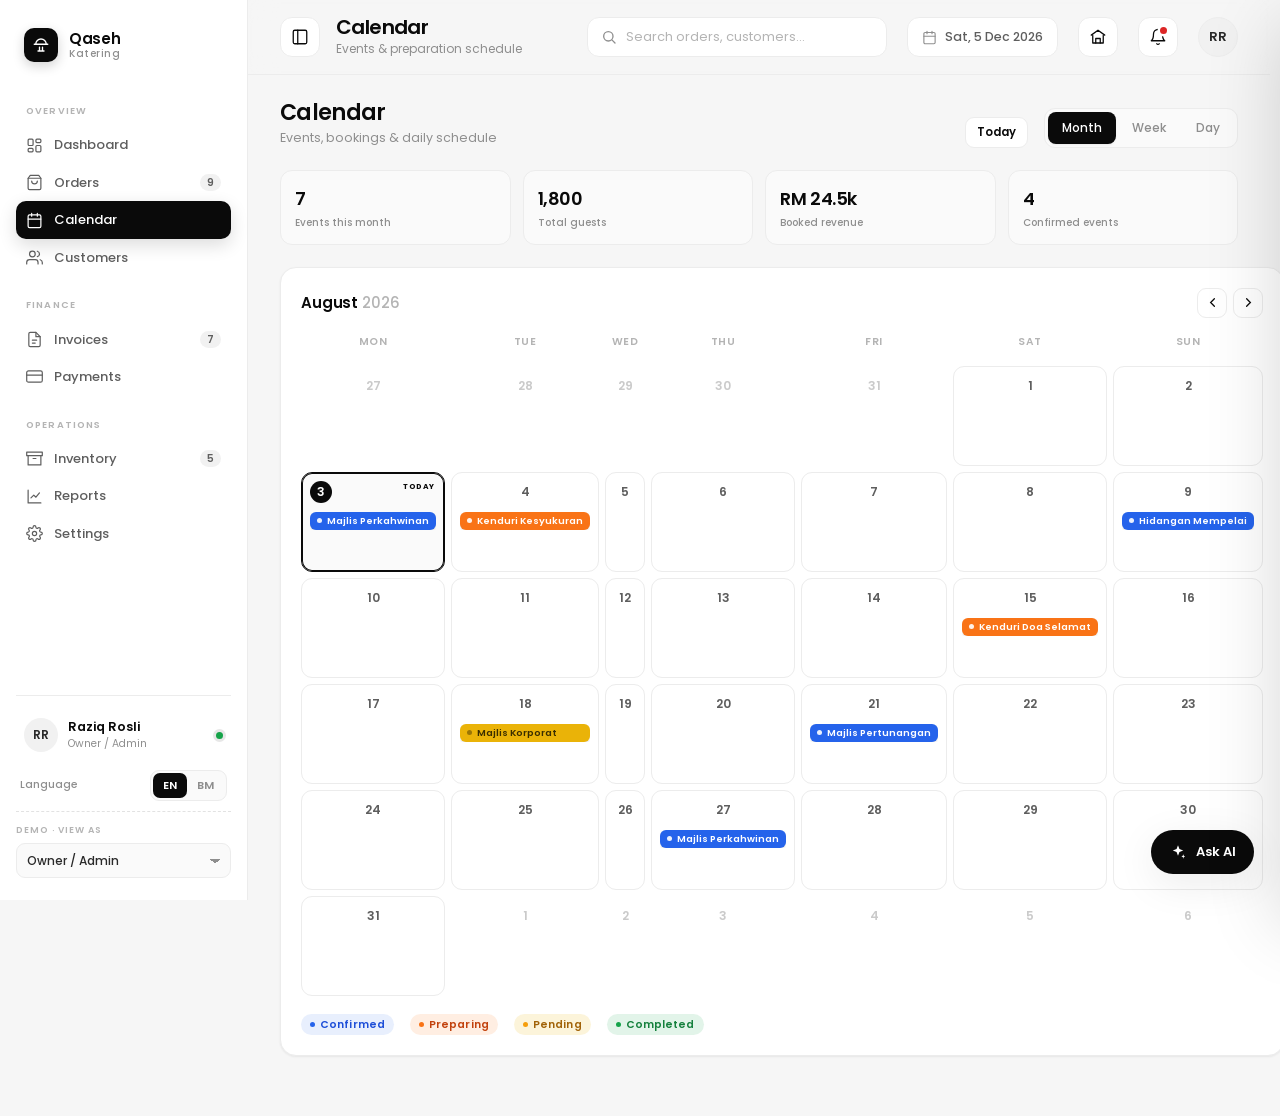
==== calendar.html @ e1879ef5 "Qaseh Katering — catering ops dashboard & landing page" ====
<!DOCTYPE html>
<html lang="en">
<head>
<meta charset="UTF-8">
<meta name="viewport" content="width=device-width, initial-scale=1.0">
<title>Calendar — Qaseh Katering Ops</title>
<link rel="preconnect" href="https://fonts.googleapis.com">
<link rel="preconnect" href="https://fonts.gstatic.com" crossorigin>
<link href="https://fonts.googleapis.com/css2?family=Poppins:wght@300;400;500;600;700&display=swap" rel="stylesheet">
<link rel="stylesheet" href="assets/css/app.css">
</head>
<body data-page="calendar">
<div class="app">
  <aside id="sidebar"></aside>
  <main class="main">
    <header id="topbar"></header>
    <div class="content">

      <div class="page-head">
        <div><div class="ph-t" data-en="Calendar" data-bm="Kalendar">Calendar</div><div class="ph-s" data-en="Events, bookings & daily schedule" data-bm="Majlis, tempahan & jadual harian">Events, bookings & daily schedule</div></div>
        <div class="grow"></div>
        <button class="btn btn-sm" id="cal-today" data-en="Today" data-bm="Hari ini">Today</button>
        <div class="tabs" id="view-tabs">
          <button class="on" data-v="month" data-en="Month" data-bm="Bulan">Month</button>
          <button data-v="week" data-en="Week" data-bm="Minggu">Week</button>
          <button data-v="day" data-en="Day" data-bm="Hari">Day</button>
        </div>
      </div>

      <section class="stat-strip" id="cal-stats"></section>

      <section class="mid-grid">
        <div class="card cal">
          <div class="cal-top">
            <div class="mo" id="cal-title">August <span class="yr">2026</span></div>
            <div class="cal-nav">
              <button aria-label="Previous" id="cal-prev"><svg viewBox="0 0 24 24" fill="none" stroke="currentColor" stroke-width="2" stroke-linecap="round"><path d="m15 18-6-6 6-6"/></svg></button>
              <button aria-label="Next" id="cal-next"><svg viewBox="0 0 24 24" fill="none" stroke="currentColor" stroke-width="2" stroke-linecap="round"><path d="m9 18 6-6-6-6"/></svg></button>
            </div>
          </div>
          <div id="cal-view"></div>
          <div class="legend" style="margin-top:18px;gap:16px">
            <div class="li"><span class="badge-s b-confirmed"><i></i><span data-en="Confirmed" data-bm="Disahkan">Confirmed</span></span></div>
            <div class="li"><span class="badge-s b-preparing"><i></i><span data-en="Preparing" data-bm="Sedang sedia">Preparing</span></span></div>
            <div class="li"><span class="badge-s b-pending"><i></i><span data-en="Pending" data-bm="Menunggu">Pending</span></span></div>
            <div class="li"><span class="badge-s b-completed"><i></i><span data-en="Completed" data-bm="Selesai">Completed</span></span></div>
          </div>
        </div>

        <div style="display:flex;flex-direction:column;gap:16px">
          <div class="card sched">
            <div class="sched-h"><div class="t" data-en="Today's schedule" data-bm="Jadual hari ini">Today's schedule</div><div class="cnt" data-en="Mon · 3 Aug" data-bm="Isn · 3 Ogos">Mon · 3 Aug</div></div>
            <div class="timeline" id="timeline"></div>
          </div>
          <div class="card pad">
            <div class="card-title" data-en="Upcoming events" data-bm="Majlis akan datang">Upcoming events</div>
            <div class="card-sub" data-en="Next confirmed bookings" data-bm="Tempahan disahkan seterusnya">Next confirmed bookings</div>
            <div id="upcoming"></div>
          </div>
        </div>
      </section>

    </div>
  </main>
</div>
<div class="tt" id="tooltip"></div>
<script src="assets/js/data.js"></script>
<script src="assets/js/charts.js"></script>
<script src="assets/js/app.js"></script>
<script src="assets/js/calendar.js"></script>
</body>
</html>
---- assets/css/app.css ----
/* ============================================================
   SELERA · Catering Operations — shared stylesheet
   Keeps the original premium SaaS look. No visual redesign.
   ============================================================ */

/* ============ TOKENS ============ */
:root{
  --ink:#0A0A0A; --ink-2:#141414; --graphite:#5E5E5E; --mist:#8E8E8E; --faint:#B4B4B4;
  --line:#ECECEC; --line-2:#E2E2E2; --panel:#FFFFFF; --bg:#F6F6F6; --bg-soft:#FAFAFA;
  --chip:#F1F1F1; --chip-2:#EAEAEA; --ink-soft:#2A2A2A;
  --r-lg:20px; --r-md:16px; --r-sm:12px; --r-xs:9px;
  --sp:8px;
  --shadow-sm:0 1px 2px rgba(10,10,10,.04), 0 1px 3px rgba(10,10,10,.03);
  --shadow-md:0 2px 6px rgba(10,10,10,.05), 0 6px 20px rgba(10,10,10,.05);
  --shadow-lg:0 10px 40px rgba(10,10,10,.08);
  --shadow-xl:0 24px 70px rgba(10,10,10,.16);
  --ease:cubic-bezier(.22,1,.36,1);
  /* semantic palette */
  --green:#16A34A; --green-d:#15803D; --red:#DC2626; --orange:#F97316;
  --blue:#2563EB; --purple:#7C3AED; --yellow:#EAB308; --amber:#F59E0B; --cyan:#06B6D4; --gray:#9A9A9A;
}
*{box-sizing:border-box;margin:0;padding:0}
html{-webkit-font-smoothing:antialiased;text-rendering:optimizeLegibility;overflow-y:scroll;scrollbar-gutter:stable;scroll-behavior:smooth}
body{
  font-family:'Poppins',-apple-system,BlinkMacSystemFont,'Segoe UI',sans-serif;
  background:var(--bg); color:var(--ink); font-size:13px; line-height:1.5;
  font-variant-numeric:tabular-nums;
}
::selection{background:var(--ink);color:#fff}
a{color:inherit;text-decoration:none}
.num{font-variant-numeric:tabular-nums;letter-spacing:-.01em}
.mono-label{font-size:10.5px;font-weight:500;letter-spacing:.09em;text-transform:uppercase;color:var(--mist)}
button{font-family:inherit;cursor:pointer;border:none;background:none;color:inherit}
input,select,textarea{font-family:inherit}
::-webkit-scrollbar{width:10px;height:10px}
::-webkit-scrollbar-thumb{background:#DADADA;border-radius:20px;border:3px solid var(--bg)}
::-webkit-scrollbar-thumb:hover{background:#C4C4C4}

/* ============ SHELL ============ */
.app{display:grid;grid-template-columns:248px 1fr;min-height:100vh}

/* ---- SIDEBAR ---- */
.sidebar{
  position:sticky;top:0;height:100vh;background:var(--panel);border-right:1px solid var(--line);
  display:flex;flex-direction:column;padding:22px 16px;gap:6px;z-index:20;
}
.brand{display:flex;align-items:center;gap:11px;padding:6px 8px 20px}
.brand .logo{
  width:34px;height:34px;border-radius:10px;background:var(--ink);color:#fff;
  display:grid;place-items:center;flex:none;box-shadow:0 4px 12px rgba(10,10,10,.18)
}
.brand .logo svg{width:18px;height:18px}
.brand .name{font-weight:600;font-size:15px;letter-spacing:-.02em;line-height:1}
.brand .name span{display:block;font-size:10px;font-weight:500;color:var(--mist);letter-spacing:.05em;margin-top:3px}
.nav-group{margin-top:4px}
.nav-cap{font-size:9.5px;font-weight:600;letter-spacing:.12em;text-transform:uppercase;color:var(--faint);padding:12px 10px 8px}
.nav-item{
  display:flex;align-items:center;gap:11px;padding:9px 10px;border-radius:10px;
  color:var(--graphite);font-weight:500;font-size:13px;position:relative;
  transition:background .18s var(--ease),color .18s var(--ease);cursor:pointer;user-select:none;
}
.nav-item svg{width:17px;height:17px;stroke-width:1.7;flex:none;transition:transform .18s var(--ease)}
.nav-item .badge{margin-left:auto;font-size:10px;font-weight:600;background:var(--chip);color:var(--graphite);padding:1px 7px;border-radius:20px}
.nav-item:hover{background:var(--bg-soft);color:var(--ink)}
.nav-item:hover svg{transform:translateX(1px)}
.nav-item.active{background:var(--ink);color:#fff;box-shadow:0 6px 18px rgba(10,10,10,.14)}
.nav-item.active .badge{background:rgba(255,255,255,.16);color:#fff}
.side-foot{margin-top:auto;border-top:1px solid var(--line);padding-top:14px}
.side-user{display:flex;align-items:center;gap:10px;padding:8px;border-radius:12px;transition:background .18s;cursor:pointer}
.side-user:hover{background:var(--bg-soft)}
.avatar{border-radius:50%;object-fit:cover;flex:none;background:var(--chip);display:grid;place-items:center;font-weight:600;color:var(--ink-soft);overflow:hidden}
.side-user .avatar{width:34px;height:34px;font-size:12px}
.side-user .meta{line-height:1.25;min-width:0}
.side-user .meta b{font-size:12.5px;font-weight:600;display:block;white-space:nowrap;overflow:hidden;text-overflow:ellipsis}
.side-user .meta small{font-size:10.5px;color:var(--mist)}
.side-user .dot{margin-left:auto;width:7px;height:7px;border-radius:50%;background:var(--green);flex:none;box-shadow:0 0 0 3px #E7E7E7}

/* ---- MAIN ---- */
.main{display:flex;flex-direction:column;min-width:0}
.topbar{
  position:sticky;top:0;z-index:15;background:rgba(246,246,246,.82);backdrop-filter:saturate(180%) blur(14px);
  border-bottom:1px solid var(--line);padding:16px 32px;display:flex;align-items:center;gap:20px;
}
.topbar-lead{display:flex;align-items:center;gap:16px;min-width:0}
.topbar-lead .icon-btn{width:40px;height:40px;flex:none}
.date-chip{display:inline-flex;align-items:center;gap:8px;height:40px;padding:0 14px;border:1px solid var(--line);border-radius:12px;background:var(--panel);font-size:12.5px;font-weight:500;color:var(--graphite);white-space:nowrap;flex:none}
.date-chip svg{width:15px;height:15px;color:var(--mist)}
@media(max-width:1120px){.date-chip{display:none}}
.greet h1{font-size:20px;font-weight:600;letter-spacing:-.03em;line-height:1.1}
.greet p{font-size:12px;color:var(--mist);margin-top:2px}
.topbar .grow{flex:1}
.search{
  display:flex;align-items:center;gap:9px;background:var(--panel);border:1px solid var(--line);
  border-radius:12px;padding:9px 13px;width:300px;transition:border-color .18s,box-shadow .18s;
}
.search:focus-within{border-color:#D0D0D0;box-shadow:0 0 0 4px rgba(10,10,10,.04)}
.search svg{width:16px;height:16px;color:var(--mist);flex:none}
.search input{border:none;outline:none;background:none;font-family:inherit;font-size:13px;width:100%;color:var(--ink)}
.search input::placeholder{color:var(--faint)}
.search kbd{font-family:inherit;font-size:10px;color:var(--faint);border:1px solid var(--line-2);border-radius:6px;padding:1px 6px;font-weight:500}
.icon-btn{
  width:40px;height:40px;border-radius:12px;background:var(--panel);border:1px solid var(--line);
  display:grid;place-items:center;position:relative;transition:border-color .18s,transform .18s,box-shadow .18s;
}
.icon-btn:hover{border-color:#D8D8D8;box-shadow:var(--shadow-sm)}
.icon-btn:active{transform:scale(.96)}
.icon-btn svg{width:18px;height:18px;stroke-width:1.7}
.icon-btn .ping{position:absolute;top:9px;right:10px;width:7px;height:7px;background:var(--red);border-radius:50%;box-shadow:0 0 0 2.5px var(--panel)}
.topbar .avatar{width:40px;height:40px;font-size:13px;border:1px solid var(--line);cursor:pointer;transition:box-shadow .18s}
.topbar .avatar:hover{box-shadow:var(--shadow-sm)}

.content{padding:26px 32px 60px;display:flex;flex-direction:column;gap:22px}
.sec-head{display:flex;align-items:center;gap:12px;margin-bottom:-6px}
.sec-head h2{font-size:14px;font-weight:600;letter-spacing:-.01em}
.sec-head .rule{flex:1;height:1px;background:var(--line)}
.sec-head .act{font-size:11.5px;color:var(--graphite);font-weight:500;display:flex;align-items:center;gap:4px;transition:color .18s;cursor:pointer}
.sec-head .act:hover{color:var(--ink)}
.sec-head .act svg{width:13px;height:13px}

/* ---- PAGE HEADER (inner pages) ---- */
.page-head{display:flex;align-items:flex-end;gap:16px;flex-wrap:wrap}
.page-head .ph-t{font-size:22px;font-weight:600;letter-spacing:-.03em;line-height:1.1}
.page-head .ph-s{font-size:12.5px;color:var(--mist);margin-top:4px}
.page-head .grow{flex:1}

/* ============ CARDS ============ */
.card{
  background:var(--panel);border:1px solid var(--line);border-radius:var(--r-md);
  box-shadow:var(--shadow-sm);transition:box-shadow .25s var(--ease),transform .25s var(--ease),border-color .25s;
}
.card.hover:hover{box-shadow:var(--shadow-md);transform:translateY(-2px);border-color:#E4E4E4}
.pad{padding:20px}
.card-title{font-size:13.5px;font-weight:600;letter-spacing:-.01em;margin-bottom:2px}
.card-sub{font-size:11px;color:var(--mist);margin-bottom:16px}

/* ---- KPI ---- */
.kpi-grid{display:grid;grid-template-columns:repeat(6,1fr);gap:16px}
.kpi{padding:18px 18px 16px;display:flex;flex-direction:column;gap:14px;min-height:162px;position:relative;overflow:hidden;cursor:pointer}
.kpi .top{display:flex;align-items:flex-start;justify-content:space-between;position:relative;z-index:2}
.kpi .body-kpi{position:relative;z-index:2}
.kpi .ic{width:36px;height:36px;border-radius:10px;background:var(--bg-soft);border:1px solid var(--line);display:grid;place-items:center}
.kpi .ic svg{width:17px;height:17px;stroke-width:1.7;color:var(--ink-soft)}
.trend{display:inline-flex;align-items:center;gap:3px;font-size:11px;font-weight:600;padding:2px 7px 2px 5px;border-radius:20px;background:var(--chip);color:var(--ink-soft)}
.trend svg{width:11px;height:11px}
.trend.up{background:rgba(22,163,74,.12);color:#15803D}
.trend.down{background:rgba(220,38,38,.11);color:#DC2626}
.trend.flat{background:var(--bg-soft);color:var(--mist)}
.kpi .val{font-size:25px;font-weight:600;letter-spacing:-.03em;line-height:1.05;white-space:nowrap}
.kpi .lab{font-size:11.5px;color:var(--graphite);font-weight:500;margin-top:6px;white-space:nowrap;overflow:hidden;text-overflow:ellipsis}
.kpi .spark{position:absolute;bottom:0;left:0;right:0;height:28px;opacity:.85;z-index:1;pointer-events:none}

/* ---- CHARTS BENTO ---- */
.charts{display:grid;grid-template-columns:repeat(12,1fr);gap:16px}
.chart-card{padding:20px;display:flex;flex-direction:column;min-height:0}
.c-head{display:flex;align-items:flex-start;justify-content:space-between;margin-bottom:16px}
.c-head .t{font-size:13.5px;font-weight:600;letter-spacing:-.01em}
.c-head .s{font-size:11px;color:var(--mist);margin-top:3px}
.c-head .pill-row{display:flex;gap:4px}
.seg{display:inline-flex;background:var(--bg-soft);border:1px solid var(--line);border-radius:9px;padding:3px}
.seg button{font-size:10.5px;font-weight:500;color:var(--mist);padding:4px 10px;border-radius:6px;transition:all .18s}
.seg button.on{background:var(--ink);color:#fff;box-shadow:var(--shadow-sm)}
.span-12{grid-column:span 12}.span-7{grid-column:span 7}.span-5{grid-column:span 5}.span-4{grid-column:span 4}.span-3{grid-column:span 3}.span-8{grid-column:span 8}.span-6{grid-column:span 6}
.chart-svg{width:100%;display:block;overflow:visible}
.legend{display:flex;flex-wrap:wrap;gap:12px;margin-top:16px}
.legend .li{display:flex;align-items:center;gap:7px;font-size:11px;color:var(--graphite)}
.legend .sw{width:9px;height:9px;border-radius:3px;flex:none}
.legend .li b{color:var(--ink);font-weight:600;margin-left:auto;padding-left:8px}
.donut-center{text-anchor:middle}
.donut-center .big{font-size:26px;font-weight:600;fill:var(--ink);letter-spacing:-.02em}
.donut-center .sm{font-size:9px;font-weight:500;fill:var(--mist);letter-spacing:.08em;text-transform:uppercase}

/* tooltip */
.tt{position:fixed;pointer-events:none;background:var(--ink);color:#fff;font-size:11px;font-weight:500;
  padding:7px 10px;border-radius:8px;opacity:0;transform:translateY(4px);transition:opacity .12s,transform .12s;z-index:200;white-space:nowrap;box-shadow:0 8px 24px rgba(0,0,0,.25)}
.tt.show{opacity:1;transform:translateY(0)}
.tt b{font-weight:600}
.tt .sub{color:rgba(255,255,255,.6);font-weight:400}

/* ---- CAL + SCHEDULE ---- */
.mid-grid{display:grid;grid-template-columns:1fr 340px;gap:16px}
.cal{padding:20px}
.cal-top{display:flex;align-items:center;justify-content:space-between;margin-bottom:16px}
.cal-top .mo{font-size:15px;font-weight:600;letter-spacing:-.01em}
.cal-top .yr{color:var(--faint);font-weight:500}
.cal-nav{display:flex;gap:6px}
.cal-nav button{width:30px;height:30px;border-radius:9px;border:1px solid var(--line);display:grid;place-items:center;transition:all .16s}
.cal-nav button:hover{border-color:#D6D6D6;background:var(--bg-soft)}
.cal-nav button svg{width:15px;height:15px}
.cal-grid{display:grid;grid-template-columns:repeat(7,1fr);gap:5px}
.cal-dow{font-size:10px;font-weight:600;color:var(--faint);text-align:center;padding-bottom:8px;letter-spacing:.05em}
.cal-cell{aspect-ratio:1/.92;border-radius:11px;padding:7px 8px;position:relative;cursor:pointer;transition:background .16s,box-shadow .16s;border:1px solid transparent}
.cal-cell:hover{background:var(--bg-soft)}
.cal-cell.out{opacity:.32}
.cal-cell .d{font-size:12px;font-weight:500;color:var(--graphite)}
.cal-cell.today{background:var(--ink)}
.cal-cell.today .d{color:#fff;font-weight:600}
.cal-cell.today:hover{background:var(--ink-2)}
.ev-dots{position:absolute;bottom:7px;left:8px;display:flex;gap:3px}
.ev-dots i{width:5px;height:5px;border-radius:50%;display:block}
.cal-cell.today .ev-dots i{box-shadow:0 0 0 1.5px var(--ink)}
.ev-tag{position:absolute;bottom:7px;left:8px;right:8px;font-size:9px;font-weight:600;color:#fff;background:var(--ink-soft);border-radius:5px;padding:1px 5px;white-space:nowrap;overflow:hidden;text-overflow:ellipsis}
.cal-cell.today .ev-tag{background:rgba(255,255,255,.22)}

.sched{padding:20px;display:flex;flex-direction:column}
.sched-h{display:flex;align-items:center;justify-content:space-between;margin-bottom:6px}
.sched-h .t{font-size:13.5px;font-weight:600}
.sched-h .cnt{font-size:10.5px;color:var(--mist);font-weight:500}
.timeline{position:relative;padding-left:4px;margin-top:14px;flex:1}
.tl-item{display:grid;grid-template-columns:52px 1fr;gap:12px;position:relative;padding-bottom:18px}
.tl-item:last-child{padding-bottom:0}
.tl-item .time{font-size:10.5px;font-weight:600;color:var(--graphite);text-align:right;padding-top:1px}
.tl-item .time span{display:block;font-size:8.5px;color:var(--faint);font-weight:500}
.tl-item .track{position:relative;padding-left:20px}
.tl-item .track::before{content:"";position:absolute;left:5px;top:15px;bottom:-18px;width:1.5px;background:var(--line-2)}
.tl-item:last-child .track::before{display:none}
.tl-item .node{position:absolute;left:0;top:3px;width:11px;height:11px;border-radius:50%;background:var(--panel);border:2px solid var(--faint)}
.tl-item.active .node{border-color:var(--blue);background:var(--blue);box-shadow:0 0 0 4px rgba(37,99,235,.14)}
.tl-item.done .node{background:var(--green);border-color:var(--green)}
.tl-item .track b{font-size:12.5px;font-weight:600;display:block;letter-spacing:-.01em}
.tl-item .track small{font-size:10.5px;color:var(--mist)}
.tl-item.active .track b::after{content:"NOW";font-size:8px;font-weight:700;letter-spacing:.08em;background:var(--blue);color:#fff;padding:1px 5px;border-radius:5px;margin-left:7px;vertical-align:middle}

/* ---- STATUS BADGES ---- */
.badge-s{display:inline-flex;align-items:center;gap:5px;font-size:10.5px;font-weight:600;padding:3px 9px;border-radius:20px;letter-spacing:.01em;white-space:nowrap}
.badge-s i{width:5px;height:5px;border-radius:50%;flex:none}
.b-confirmed{background:rgba(37,99,235,.1);color:#1D4ED8}
.b-confirmed i{background:var(--blue)}
.b-preparing{background:rgba(249,115,22,.12);color:#C2410C}
.b-preparing i{background:var(--orange)}
.b-completed{background:rgba(22,163,74,.12);color:#15803D}
.b-completed i{background:var(--green)}
.b-pending{background:rgba(234,179,8,.15);color:#A16207}
.b-pending i{background:var(--amber)}
.b-cancelled{background:rgba(220,38,38,.1);color:#B91C1C}
.b-cancelled i{background:var(--red)}
.b-refunded{background:var(--bg-soft);color:var(--mist);border:1px solid var(--line-2)}
.b-refunded i{background:var(--gray)}
.b-overdue{background:rgba(220,38,38,.1);color:#B91C1C}
.b-overdue i{background:var(--red)}
.b-partial{background:rgba(245,158,11,.14);color:#B45309}
.b-partial i{background:var(--amber)}
.b-paid{background:rgba(22,163,74,.12);color:#15803D}
.b-paid i{background:var(--green)}
.pay-paid{color:var(--green-d);font-weight:600}
.pay-partial{color:#B45309;font-weight:600}
.pay-unpaid{color:var(--red);font-weight:600}

/* ---- TABLE ---- */
.tbl-card{padding:6px 6px 8px}
.tbl-wrap{overflow-x:auto}
table{width:100%;border-collapse:collapse}
thead th{
  font-size:10px;font-weight:600;letter-spacing:.07em;text-transform:uppercase;color:var(--faint);
  text-align:left;padding:12px 16px;border-bottom:1px solid var(--line);white-space:nowrap;
}
thead th.r{text-align:right}
tbody td{padding:13px 16px;border-bottom:1px solid var(--line);font-size:12.5px;vertical-align:middle}
tbody tr{transition:background .14s}
tbody tr.clickable{cursor:pointer}
tbody tr:hover{background:var(--bg-soft)}
tbody tr:last-child td{border-bottom:none}
.cust{display:flex;align-items:center;gap:10px}
.cust .avatar{width:30px;height:30px;font-size:11px;border:1px solid var(--line)}
.cust b{font-weight:600;font-size:12.5px;display:block;line-height:1.2}
.cust small{color:var(--mist);font-size:10.5px}
.td-r{text-align:right}
.amt{font-weight:600;letter-spacing:-.01em}
.pax-chip{font-size:11px;font-weight:600;color:var(--ink-soft);background:var(--bg-soft);border:1px solid var(--line);padding:2px 8px;border-radius:7px}
.venue-c{color:var(--graphite);font-size:12px}
.mono-code{font-weight:600;font-size:12px;letter-spacing:-.01em}

/* ---- BOTTOM GRIDS ---- */
.tri-grid{display:grid;grid-template-columns:1fr 1fr 1fr;gap:16px}
.duo-grid{display:grid;grid-template-columns:1fr 1fr;gap:16px}

/* invoice summary */
.inv-stats{display:grid;grid-template-columns:repeat(3,1fr);gap:10px;margin-bottom:18px}
.inv-stat{background:var(--bg-soft);border:1px solid var(--line);border-radius:12px;padding:13px}
.inv-stat .n{font-size:20px;font-weight:600;letter-spacing:-.02em}
.inv-stat .l{font-size:10px;color:var(--mist);font-weight:500;margin-top:2px;display:flex;align-items:center;gap:5px}
.inv-stat .l i{width:6px;height:6px;border-radius:2px}
.inv-list{display:flex;flex-direction:column}
.inv-row{display:flex;align-items:center;gap:12px;padding:11px 2px;border-bottom:1px solid var(--line);cursor:pointer}
.inv-row:last-child{border-bottom:none}
.inv-row:hover{background:var(--bg-soft)}
.inv-row .code{font-size:12px;font-weight:600;letter-spacing:-.01em}
.inv-row .code small{display:block;font-size:10px;color:var(--mist);font-weight:400;letter-spacing:0}
.inv-row .amt{margin-left:auto;font-size:12.5px}

/* revenue analytics */
.ra-hero{display:flex;align-items:flex-end;gap:14px;margin-bottom:18px}
.ra-hero .big{font-size:30px;font-weight:600;letter-spacing:-.03em;line-height:1}
.ra-rows{display:flex;flex-direction:column;gap:2px}
.ra-row{display:flex;align-items:center;justify-content:space-between;padding:10px 0;border-bottom:1px solid var(--line)}
.ra-row:last-child{border-bottom:none}
.ra-row .k{font-size:11.5px;color:var(--graphite)}
.ra-row .v{font-size:12.5px;font-weight:600;letter-spacing:-.01em}
.bar-comp{display:flex;flex-direction:column;gap:12px;margin-top:4px}
.bc-row .bc-top{display:flex;justify-content:space-between;font-size:11px;margin-bottom:6px}
.bc-row .bc-top b{font-weight:600}
.bc-track{height:8px;background:var(--bg-soft);border-radius:20px;overflow:hidden}
.bc-fill{height:100%;border-radius:20px;background:linear-gradient(90deg,#7C3AED,#A855F7);width:0;transition:width 1s var(--ease)}
.bc-fill.soft{background:#DDD6FE}
.bc-fill.green{background:linear-gradient(90deg,#16A34A,#22C55E)}
.bc-fill.blue{background:linear-gradient(90deg,#2563EB,#3B82F6)}
.bc-fill.orange{background:linear-gradient(90deg,#F97316,#FB923C)}

/* staff */
.staff-stats{display:flex;gap:8px;margin-bottom:18px}
.ss{flex:1;text-align:center;background:var(--bg-soft);border:1px solid var(--line);border-radius:12px;padding:12px 6px}
.ss .n{font-size:19px;font-weight:600}
.ss .l{font-size:9.5px;color:var(--mist);font-weight:500;margin-top:2px;text-transform:uppercase;letter-spacing:.04em}
.team{display:flex;flex-direction:column;gap:12px}
.team-row{display:flex;align-items:center;gap:11px}
.team-row .ic{width:34px;height:34px;border-radius:10px;background:var(--bg-soft);border:1px solid var(--line);display:grid;place-items:center;flex:none}
.team-row .ic svg{width:16px;height:16px;color:var(--ink-soft)}
.team-row .meta{flex:1;min-width:0}
.team-row .meta b{font-size:12.5px;font-weight:600}
.team-row .meta small{display:block;font-size:10.5px;color:var(--mist)}
.stack{display:flex;align-items:center}
.stack .avatar{width:27px;height:27px;font-size:10px;border:2px solid var(--panel);margin-left:-8px}
.stack .avatar:first-child{margin-left:0}
.stack .more{width:27px;height:27px;border-radius:50%;background:var(--ink);color:#fff;font-size:9.5px;font-weight:600;display:grid;place-items:center;border:2px solid var(--panel);margin-left:-8px}

/* customer analytics */
.ca-top{display:flex;gap:10px;margin-bottom:16px}
.ca-stat{flex:1;background:var(--bg-soft);border:1px solid var(--line);border-radius:12px;padding:13px}
.ca-stat .n{font-size:19px;font-weight:600;letter-spacing:-.02em}
.ca-stat .l{font-size:10px;color:var(--mist);font-weight:500;margin-top:2px}
.top-cust{display:flex;flex-direction:column;gap:10px}
.tc-row{display:flex;align-items:center;gap:11px;cursor:pointer;border-radius:10px;padding:4px;margin:-4px}
.tc-row:hover{background:var(--bg-soft)}
.tc-row .avatar{width:32px;height:32px;font-size:11px;border:1px solid var(--line)}
.tc-row .meta{flex:1;min-width:0}
.tc-row .meta b{font-size:12px;font-weight:600}
.tc-row .meta small{display:block;font-size:10px;color:var(--mist)}
.tc-row .spend{font-size:12px;font-weight:600;letter-spacing:-.01em}
.stars{display:flex;gap:1px;margin-top:2px}
.stars svg{width:10px;height:10px}

/* reviews */
.rev{border-top:1px solid var(--line);margin-top:14px;padding-top:14px;display:flex;flex-direction:column;gap:12px}
.rev-item{display:flex;gap:10px}
.rev-item .avatar{width:30px;height:30px;font-size:11px;border:1px solid var(--line);flex:none}
.rev-item .body b{font-size:11.5px;font-weight:600}
.rev-item .body p{font-size:11px;color:var(--graphite);line-height:1.5;margin-top:2px}

/* notifications */
.notif-list{display:flex;flex-direction:column}
.notif{display:flex;gap:12px;padding:13px 2px;border-bottom:1px solid var(--line);position:relative;cursor:pointer}
.notif:last-child{border-bottom:none}
.notif:hover{background:var(--bg-soft)}
.notif .ic{width:34px;height:34px;border-radius:10px;background:var(--bg-soft);border:1px solid var(--line);display:grid;place-items:center;flex:none}
.notif .ic svg{width:16px;height:16px;color:var(--ink-soft);stroke-width:1.7}
.notif.unread .ic{background:var(--ink);border-color:var(--ink)}
.notif.unread .ic svg{color:#fff}
.notif .body{flex:1;min-width:0}
.notif .body p{font-size:12px;line-height:1.45}
.notif .body p b{font-weight:600}
.notif .body .tm{font-size:10px;color:var(--faint);margin-top:3px;font-weight:500}
.notif.unread::after{content:"";position:absolute;right:0;top:18px;width:6px;height:6px;border-radius:50%;background:var(--blue)}

/* quick actions */
.qa-grid{display:grid;grid-template-columns:1fr 1fr;gap:10px}
.qa{display:flex;align-items:center;gap:11px;padding:14px;border-radius:13px;border:1px solid var(--line);background:var(--panel);transition:all .18s var(--ease);text-align:left}
.qa:hover{border-color:var(--ink);background:var(--bg-soft);transform:translateY(-1px)}
.qa .ic{width:34px;height:34px;border-radius:10px;background:var(--ink);color:#fff;display:grid;place-items:center;flex:none;transition:transform .18s}
.qa:hover .ic{transform:scale(1.06)}
.qa .ic svg{width:16px;height:16px;stroke-width:2}
.qa b{font-size:12.5px;font-weight:600;display:block;line-height:1.2}
.qa small{font-size:10px;color:var(--mist)}
.qa-primary{grid-column:span 2;background:var(--ink);border-color:var(--ink)}
.qa-primary b,.qa-primary small{color:#fff}
.qa-primary small{color:rgba(255,255,255,.6)}
.qa-primary .ic{background:rgba(255,255,255,.14)}
.qa-primary:hover{background:var(--ink-2);transform:translateY(-1px)}

/* ============ BUTTONS ============ */
.btn{display:inline-flex;align-items:center;justify-content:center;gap:7px;font-size:12.5px;font-weight:600;
  padding:9px 15px;border-radius:11px;border:1px solid var(--line);background:var(--panel);color:var(--ink);
  transition:all .16s var(--ease);white-space:nowrap}
.btn svg{width:15px;height:15px;stroke-width:2}
.btn:hover{border-color:#D6D6D6;background:var(--bg-soft)}
.btn:active{transform:scale(.98)}
.btn-primary{background:var(--ink);border-color:var(--ink);color:#fff}
.btn-primary:hover{background:var(--ink-2)}
.btn-danger{background:var(--panel);border-color:rgba(220,38,38,.3);color:var(--red)}
.btn-danger:hover{background:rgba(220,38,38,.06);border-color:var(--red)}
.btn-sm{padding:6px 11px;font-size:11.5px;border-radius:9px}
.btn-block{width:100%}

/* ============ TOOLBAR / FILTERS ============ */
.toolbar{display:flex;align-items:center;gap:10px;flex-wrap:wrap}
.toolbar .grow{flex:1}
.field{display:flex;align-items:center;gap:8px;background:var(--panel);border:1px solid var(--line);border-radius:11px;padding:8px 12px;transition:border-color .16s,box-shadow .16s}
.field:focus-within{border-color:#D0D0D0;box-shadow:0 0 0 4px rgba(10,10,10,.04)}
.field svg{width:15px;height:15px;color:var(--mist);flex:none}
.field input{border:none;outline:none;background:none;font-size:12.5px;color:var(--ink);width:100%}
.field input::placeholder{color:var(--faint)}
.field.search-field{min-width:240px;flex:1;max-width:360px}
.select{position:relative;display:inline-flex}
.select select{appearance:none;-webkit-appearance:none;font-size:12.5px;font-weight:500;color:var(--ink-soft);
  background:var(--panel);border:1px solid var(--line);border-radius:11px;padding:9px 32px 9px 13px;cursor:pointer;transition:border-color .16s}
.select select:hover{border-color:#D6D6D6}
.select::after{content:"";position:absolute;right:12px;top:50%;width:7px;height:7px;border-right:1.6px solid var(--mist);border-bottom:1.6px solid var(--mist);transform:translateY(-65%) rotate(45deg);pointer-events:none}
.date-field input[type=date]{border:none;outline:none;background:none;font-size:12.5px;color:var(--ink-soft);font-family:inherit}

/* count pill on filter results */
.result-count{font-size:11.5px;color:var(--mist);font-weight:500}

/* ---- PAGINATION ---- */
.pager{display:flex;align-items:center;justify-content:space-between;padding:14px 4px 2px;flex-wrap:wrap;gap:10px}
.pager .pg-info{font-size:11.5px;color:var(--mist)}
.pg-btns{display:flex;gap:5px}
.pg-btns button{min-width:32px;height:32px;padding:0 9px;border-radius:9px;border:1px solid var(--line);background:var(--panel);
  font-size:12px;font-weight:600;color:var(--graphite);transition:all .14s}
.pg-btns button:hover:not(:disabled){border-color:#D6D6D6;background:var(--bg-soft)}
.pg-btns button.on{background:var(--ink);border-color:var(--ink);color:#fff}
.pg-btns button:disabled{opacity:.4;cursor:not-allowed}

/* ---- EMPTY STATE ---- */
.empty{display:flex;flex-direction:column;align-items:center;justify-content:center;text-align:center;padding:56px 20px;gap:6px}
.empty .ic{width:52px;height:52px;border-radius:16px;background:var(--bg-soft);border:1px solid var(--line);display:grid;place-items:center;margin-bottom:8px}
.empty .ic svg{width:24px;height:24px;color:var(--faint);stroke-width:1.6}
.empty b{font-size:14px;font-weight:600}
.empty p{font-size:12px;color:var(--mist);max-width:280px}

/* ============ DRAWER ============ */
.scrim{position:fixed;inset:0;background:rgba(10,10,10,.34);backdrop-filter:blur(2px);opacity:0;transition:opacity .28s var(--ease);z-index:100;pointer-events:none}
.scrim.show{opacity:1;pointer-events:auto}
.drawer{position:fixed;top:0;right:0;height:100vh;width:min(560px,94vw);background:var(--bg);
  box-shadow:var(--shadow-xl);transform:translateX(100%);transition:transform .34s var(--ease);z-index:110;
  display:flex;flex-direction:column;overflow:hidden}
.drawer.show{transform:none}
.drawer-head{display:flex;align-items:center;gap:12px;padding:18px 22px;background:var(--panel);border-bottom:1px solid var(--line)}
.drawer-head .dh-t{font-size:15px;font-weight:600;letter-spacing:-.02em}
.drawer-head .dh-s{font-size:11px;color:var(--mist);margin-top:2px}
.drawer-head .x{margin-left:auto;width:34px;height:34px;border-radius:10px;border:1px solid var(--line);display:grid;place-items:center;background:var(--panel);transition:all .16s}
.drawer-head .x:hover{background:var(--bg-soft);border-color:#D6D6D6}
.drawer-head .x svg{width:16px;height:16px;stroke-width:2}
.drawer-body{flex:1;overflow-y:auto;padding:20px 22px;display:flex;flex-direction:column;gap:16px}
.drawer-foot{padding:14px 22px;background:var(--panel);border-top:1px solid var(--line);display:flex;gap:8px;flex-wrap:wrap}

/* drawer sections */
.d-sec{background:var(--panel);border:1px solid var(--line);border-radius:14px;padding:16px}
.d-sec + .d-sec{margin-top:12px}
.d-sec > .st{font-size:10.5px;font-weight:600;letter-spacing:.08em;text-transform:uppercase;color:var(--faint);margin-bottom:12px;display:flex;align-items:center;gap:7px}
/* keep inline section/list icons small — without this they render at the SVG default 300x150 */
.d-sec .st svg{width:14px;height:14px;flex:none}
.list-line svg{width:15px;height:15px;flex:none;color:var(--green-d,#15803D)}
.map-pin svg{width:16px;height:16px}
.map-open svg{width:14px;height:14px}

/* payment hero (top of order drawer) */
.pay-hero{background:linear-gradient(180deg,#F7FBF8,var(--panel))}
.pay-hero .pay-grid{grid-template-columns:repeat(3,1fr)}
.pay-hero .st-box{text-align:center}
.pay-progress{height:8px;border-radius:20px;background:var(--chip,#EEE);overflow:hidden;margin-top:14px}
.pay-progress span{display:block;height:100%;border-radius:20px;background:#16A34A;transition:width .5s var(--ease)}
@media(max-width:420px){.pay-hero .pay-grid{grid-template-columns:1fr;gap:8px}.pay-hero .st-box{text-align:left}}
.kv{display:grid;grid-template-columns:1fr 1fr;gap:12px 16px}
.kv.one{grid-template-columns:1fr}
.kv .k{font-size:10px;color:var(--mist);font-weight:500;text-transform:uppercase;letter-spacing:.05em}
.kv .v{font-size:12.5px;font-weight:500;color:var(--ink);margin-top:2px}
.kv .v.strong{font-weight:600}
.list-line{display:flex;align-items:center;gap:10px;padding:9px 0;border-bottom:1px solid var(--line);font-size:12.5px}
.list-line:last-child{border-bottom:none}
.list-line .lx{margin-left:auto;font-weight:600}
.chips{display:flex;flex-wrap:wrap;gap:6px}
.chip-t{font-size:11px;font-weight:500;background:var(--bg-soft);border:1px solid var(--line);border-radius:8px;padding:4px 9px;color:var(--ink-soft)}

/* map preview */
.map-preview{position:relative;height:150px;border-radius:12px;overflow:hidden;border:1px solid var(--line);
  background:
    linear-gradient(rgba(37,99,235,.05),rgba(37,99,235,.05)),
    repeating-linear-gradient(0deg,#EFEFEF,#EFEFEF 1px,transparent 1px,transparent 26px),
    repeating-linear-gradient(90deg,#EFEFEF,#EFEFEF 1px,transparent 1px,transparent 26px),
    #F7F7F7}
.map-preview::before{content:"";position:absolute;left:0;right:0;top:44%;height:9px;background:#E4E4E4;transform:rotate(-8deg)}
.map-preview::after{content:"";position:absolute;left:22%;top:0;bottom:0;width:8px;background:#EAEAEA;transform:rotate(6deg)}
.map-pin{position:absolute;left:50%;top:50%;transform:translate(-50%,-100%);z-index:2;color:var(--red);filter:drop-shadow(0 4px 6px rgba(0,0,0,.2))}
.map-pin svg{width:30px;height:30px}
.map-open{position:absolute;right:10px;bottom:10px;z-index:2;font-size:11px;font-weight:600;background:var(--panel);border:1px solid var(--line);border-radius:9px;padding:6px 10px;display:inline-flex;gap:6px;align-items:center}
.map-open svg{width:13px;height:13px}
.map-label{position:absolute;left:10px;bottom:10px;z-index:2;font-size:11px;font-weight:600;background:rgba(255,255,255,.9);border:1px solid var(--line);border-radius:9px;padding:6px 10px;max-width:70%}

/* pay summary in drawer */
.pay-box{background:var(--bg-soft);border:1px solid var(--line);border-radius:12px;padding:14px}
.pay-row{display:flex;justify-content:space-between;font-size:12.5px;padding:6px 0}
.pay-row.total{border-top:1px dashed var(--line-2);margin-top:6px;padding-top:10px;font-weight:700;font-size:14px}
.pay-row .muted{color:var(--mist)}

/* ============ MODAL ============ */
.modal-wrap{position:fixed;inset:0;display:grid;place-items:center;z-index:110;padding:24px;opacity:0;transition:opacity .24s var(--ease);pointer-events:none}
.modal-wrap.show{opacity:1;pointer-events:auto}
.modal{background:var(--panel);border-radius:18px;box-shadow:var(--shadow-xl);width:min(720px,96vw);max-height:92vh;overflow:hidden;
  display:flex;flex-direction:column;transform:translateY(14px) scale(.98);transition:transform .28s var(--ease)}
.modal-wrap.show .modal{transform:none}
.modal-head{display:flex;align-items:center;gap:12px;padding:18px 22px;border-bottom:1px solid var(--line)}
.modal-head .mh-t{font-size:15px;font-weight:600;letter-spacing:-.02em}
.modal-head .mh-s{font-size:11px;color:var(--mist);margin-top:2px}
.modal-head .x{margin-left:auto;width:34px;height:34px;border-radius:10px;border:1px solid var(--line);display:grid;place-items:center;transition:all .16s}
.modal-head .x:hover{background:var(--bg-soft)}
.modal-head .x svg{width:16px;height:16px;stroke-width:2}
.modal-body{padding:22px;overflow-y:auto}
.modal-foot{padding:14px 22px;border-top:1px solid var(--line);display:flex;gap:8px;justify-content:flex-end;flex-wrap:wrap}

/* ============ INVOICE / RECEIPT PREVIEW ============ */
.doc{background:#fff;border:1px solid var(--line);border-radius:12px;padding:30px;color:var(--ink)}
.doc-top{display:flex;justify-content:space-between;align-items:flex-start;gap:20px;margin-bottom:26px}
.doc-brand{display:flex;align-items:center;gap:11px}
.doc-brand .logo{width:38px;height:38px;border-radius:11px;background:var(--ink);color:#fff;display:grid;place-items:center}
.doc-brand .logo svg{width:20px;height:20px}
.doc-brand b{font-size:16px;font-weight:600}
.doc-brand small{display:block;font-size:10.5px;color:var(--mist)}
.doc-meta{text-align:right}
.doc-meta .big{font-size:20px;font-weight:600;letter-spacing:-.02em}
.doc-meta small{display:block;font-size:11px;color:var(--mist);margin-top:2px}
.doc-parties{display:grid;grid-template-columns:1fr 1fr;gap:20px;margin-bottom:22px}
.doc-parties .p .st{font-size:9.5px;font-weight:600;letter-spacing:.08em;text-transform:uppercase;color:var(--faint);margin-bottom:6px}
.doc-parties .p p{font-size:12px;line-height:1.6;color:var(--ink-soft)}
.doc table{margin:6px 0 0}
.doc thead th{color:var(--faint)}
.doc tfoot td{padding:8px 16px;font-size:12.5px}
.doc-total{display:flex;justify-content:flex-end;margin-top:16px}
.doc-total .box{width:250px}
.doc-total .r{display:flex;justify-content:space-between;padding:7px 0;font-size:12.5px}
.doc-total .r.grand{border-top:2px solid var(--ink);margin-top:6px;padding-top:10px;font-weight:700;font-size:15px}
.doc-note{margin-top:24px;padding-top:16px;border-top:1px solid var(--line);font-size:11px;color:var(--mist);line-height:1.6}
.doc-stamp{display:inline-flex;align-items:center;gap:7px;font-size:12px;font-weight:700;letter-spacing:.04em;padding:6px 14px;border-radius:10px;border:2px solid;transform:rotate(-3deg)}
.stamp-paid{color:var(--green-d);border-color:var(--green-d)}
.stamp-pending{color:#A16207;border-color:#A16207}
.stamp-overdue{color:#B91C1C;border-color:#B91C1C}

/* ============ PROFILE / DETAIL ============ */
.profile-hero{display:flex;align-items:center;gap:16px}
.profile-hero .avatar{width:64px;height:64px;font-size:22px;border:1px solid var(--line)}
.profile-hero .ph-name{font-size:18px;font-weight:600;letter-spacing:-.02em}
.profile-hero .ph-sub{font-size:12px;color:var(--mist);margin-top:3px;display:flex;gap:12px;flex-wrap:wrap}
.stat-strip{display:grid;grid-template-columns:repeat(4,1fr);gap:12px}
.stat-strip .st-box{background:var(--bg-soft);border:1px solid var(--line);border-radius:12px;padding:14px}
.stat-strip .st-box .n{font-size:18px;font-weight:600;letter-spacing:-.02em}
.stat-strip .st-box .l{font-size:10px;color:var(--mist);margin-top:3px;font-weight:500}

/* tabs */
.tabs{display:inline-flex;background:var(--bg-soft);border:1px solid var(--line);border-radius:11px;padding:3px;gap:2px}
.tabs button{font-size:12px;font-weight:500;color:var(--mist);padding:7px 14px;border-radius:8px;transition:all .16s}
.tabs button.on{background:var(--ink);color:#fff;box-shadow:var(--shadow-sm)}

/* progress ring / meter */
.meter{height:8px;border-radius:20px;background:var(--bg-soft);overflow:hidden}
.meter > i{display:block;height:100%;border-radius:20px;background:var(--green);width:0;transition:width .9s var(--ease)}

/* ============ SETTINGS ============ */
.settings-grid{display:grid;grid-template-columns:220px 1fr;gap:20px;align-items:start}
.settings-nav{display:flex;flex-direction:column;gap:2px;position:sticky;top:88px}
.settings-nav button{display:flex;align-items:center;gap:10px;padding:10px 12px;border-radius:10px;font-size:12.5px;font-weight:500;color:var(--graphite);text-align:left;transition:all .16s}
.settings-nav button svg{width:16px;height:16px;stroke-width:1.7}
.settings-nav button:hover{background:var(--bg-soft);color:var(--ink)}
.settings-nav button.on{background:var(--ink);color:#fff}
.form-row{display:grid;grid-template-columns:1fr 1fr;gap:14px;margin-bottom:14px}
.form-row.one{grid-template-columns:1fr}
.form-field label{display:block;font-size:11px;font-weight:600;color:var(--graphite);margin-bottom:6px}
.form-field input,.form-field select,.form-field textarea{width:100%;border:1px solid var(--line);border-radius:10px;padding:10px 12px;font-size:12.5px;color:var(--ink);background:var(--panel);transition:border-color .16s,box-shadow .16s}
.form-field input:focus,.form-field select:focus,.form-field textarea:focus{outline:none;border-color:#CFCFCF;box-shadow:0 0 0 4px rgba(10,10,10,.04)}
.form-field textarea{resize:vertical;min-height:80px}
.switch{position:relative;width:40px;height:23px;border-radius:20px;background:var(--line-2);transition:background .2s;flex:none;cursor:pointer}
.switch::after{content:"";position:absolute;top:2.5px;left:2.5px;width:18px;height:18px;border-radius:50%;background:#fff;box-shadow:0 1px 3px rgba(0,0,0,.2);transition:transform .2s var(--ease)}
.switch.on{background:var(--green)}
.switch.on::after{transform:translateX(17px)}
.toggle-row{display:flex;align-items:center;gap:12px;padding:13px 0;border-bottom:1px solid var(--line)}
.toggle-row:last-child{border-bottom:none}
.toggle-row .meta b{font-size:12.5px;font-weight:600;display:block}
.toggle-row .meta small{font-size:11px;color:var(--mist)}
.toggle-row .grow{flex:1}

/* misc helpers */
.flex{display:flex}.between{justify-content:space-between}.center{align-items:center}.gap8{gap:8px}.gap12{gap:12px}
.mt8{margin-top:8px}.mt16{margin-top:16px}
.muted{color:var(--mist)}
.method-ic{width:34px;height:34px;border-radius:9px;border:1px solid var(--line);background:var(--bg-soft);display:grid;place-items:center;flex:none}
.method-ic svg{width:16px;height:16px;color:var(--ink-soft)}
.tag-role{font-size:10px;font-weight:600;padding:2px 8px;border-radius:20px;letter-spacing:.02em}
.role-chef{background:rgba(124,58,237,.12);color:#6D28D9}
.role-kitchen{background:rgba(249,115,22,.12);color:#C2410C}
.role-driver{background:rgba(37,99,235,.1);color:#1D4ED8}
.role-waiter{background:rgba(6,182,212,.12);color:#0E7490}
.role-supervisor{background:rgba(22,163,74,.12);color:#15803D}
.avail{display:inline-flex;align-items:center;gap:5px;font-size:11px;font-weight:600}
.avail i{width:6px;height:6px;border-radius:50%}
.avail.free{color:var(--green-d)}.avail.free i{background:var(--green)}
.avail.busy{color:#B45309}.avail.busy i{background:var(--amber)}
.avail.off{color:var(--mist)}.avail.off i{background:var(--gray)}

.footer-note{text-align:center;font-size:10.5px;color:var(--faint);padding:8px 0 0}

/* ---- LOADING SKELETON ---- */
.skeleton{position:relative;overflow:hidden;background:#F0F0F0!important;border-color:#F0F0F0!important;color:transparent!important}
.skeleton *{visibility:hidden}
.skeleton::after{content:"";position:absolute;inset:0;transform:translateX(-100%);
  background:linear-gradient(90deg,transparent,rgba(255,255,255,.6),transparent);animation:sh 1.3s infinite}
@keyframes sh{100%{transform:translateX(100%)}}

/* reveal */
.reveal{opacity:0;transform:translateY(10px);animation:rv .55s var(--ease) forwards}
@keyframes rv{to{opacity:1;transform:none}}

/* responsive */
@media(max-width:1240px){
  .kpi-grid{grid-template-columns:repeat(3,1fr)}
  .charts{grid-template-columns:repeat(6,1fr)}
  .span-7,.span-8{grid-column:span 6}.span-5,.span-4,.span-6{grid-column:span 3}.span-3{grid-column:span 3}.span-12{grid-column:span 6}
  .tri-grid{grid-template-columns:1fr 1fr}
  .settings-grid{grid-template-columns:1fr}
  .settings-nav{position:static;flex-direction:row;flex-wrap:wrap}
}
@media(max-width:980px){
  .app{grid-template-columns:1fr}
  /* off-canvas sidebar */
  .sidebar{display:flex;position:fixed;top:0;left:0;height:100vh;width:min(80vw,272px);padding:22px 16px;
    transform:translateX(-100%);transition:transform .3s var(--ease);z-index:120;box-shadow:var(--shadow-xl)}
  body.sidebar-open .sidebar{transform:none}
  .mid-grid{grid-template-columns:1fr}
  .duo-grid,.tri-grid{grid-template-columns:1fr}
  .kpi-grid{grid-template-columns:repeat(2,1fr)}
  .search{width:auto;flex:1;min-width:0}
  .stat-strip{grid-template-columns:repeat(2,1fr)}
  .doc-parties{grid-template-columns:1fr}
  .content{padding:20px 16px 48px}
  .topbar{padding:12px 16px;gap:12px}
  .greet h1{font-size:17px}
  .page-head .ph-t{font-size:19px}
}
@media(max-width:560px){
  .kpi-grid{grid-template-columns:1fr}
  .stat-strip{grid-template-columns:1fr 1fr}
  .charts{grid-template-columns:1fr}
  .span-7,.span-8,.span-5,.span-4,.span-6,.span-3,.span-12{grid-column:span 1}
  .home-btn,#home-btn{display:none}
}
@media print{
  .sidebar,.topbar,.drawer-foot,.modal-foot,.scrim{display:none!important}
}
@media(prefers-reduced-motion:reduce){
  *{animation-duration:.001ms!important;transition-duration:.001ms!important}
  .reveal{opacity:1;transform:none}
}

/* ---- generic responsive card grids (staff/reports) ---- */
.grid3{display:grid;grid-template-columns:repeat(3,1fr);gap:16px}
.grid2{display:grid;grid-template-columns:repeat(2,1fr);gap:16px}
.staff-card{padding:18px;cursor:pointer}
.staff-card .sc-top{display:flex;align-items:center;gap:12px;margin-bottom:14px}
.staff-card .avatar{width:46px;height:46px;font-size:15px;border:1px solid var(--line)}
.staff-card .sc-name{font-size:13.5px;font-weight:600;letter-spacing:-.01em}
.staff-card .sc-sub{font-size:11px;color:var(--mist);margin-top:2px}
.staff-card .sc-foot{display:flex;align-items:center;justify-content:space-between;margin-top:12px;padding-top:12px;border-top:1px solid var(--line)}
.rating-pill{display:inline-flex;align-items:center;gap:4px;font-size:11.5px;font-weight:600}
.rating-pill svg{width:12px;height:12px}
@media(max-width:1240px){.grid3{grid-template-columns:repeat(2,1fr)}}
@media(max-width:980px){.grid3,.grid2{grid-template-columns:1fr}}

/* ---- COLLAPSIBLE SIDEBAR ---- */
.nav-t{transition:opacity .15s}
body.nav-collapsed .app{grid-template-columns:74px 1fr}
body.nav-collapsed .sidebar{padding:22px 10px}
body.nav-collapsed .brand{justify-content:center;padding:6px 0 18px}
body.nav-collapsed .brand .name{display:none}
body.nav-collapsed .nav-cap{display:none}
body.nav-collapsed .nav-group{margin-top:10px;border-top:1px solid var(--line);padding-top:10px}
body.nav-collapsed .nav-group:first-of-type{border-top:none;padding-top:0;margin-top:0}
body.nav-collapsed .nav-item{justify-content:center;padding:11px 0;gap:0}
body.nav-collapsed .nav-item .nav-t{display:none}
body.nav-collapsed .nav-item .badge{position:absolute;top:4px;right:6px;padding:0 5px;font-size:9px;min-width:15px;text-align:center}
body.nav-collapsed .side-foot .side-user{justify-content:center;padding:8px 0}
body.nav-collapsed .side-user .meta,
body.nav-collapsed .side-user .dot{display:none}


/* ---- COMMAND PALETTE (Ctrl+K) ---- */
.cmdk-wrap{position:fixed;inset:0;z-index:120;display:flex;justify-content:center;align-items:flex-start;padding-top:12vh;opacity:0;transition:opacity .18s var(--ease);pointer-events:none}
.cmdk-wrap.show{opacity:1;pointer-events:auto}
.cmdk{width:min(600px,94vw);background:var(--panel);border:1px solid var(--line);border-radius:16px;box-shadow:var(--shadow-xl);overflow:hidden;transform:translateY(-10px) scale(.99);transition:transform .2s var(--ease)}
.cmdk-wrap.show .cmdk{transform:none}
.cmdk-in{display:flex;align-items:center;gap:10px;padding:15px 18px;border-bottom:1px solid var(--line)}
.cmdk-in svg{width:18px;height:18px;color:var(--mist);flex:none}
.cmdk-in input{flex:1;border:none;outline:none;background:none;font-family:inherit;font-size:15px;color:var(--ink)}
.cmdk-in input::placeholder{color:var(--faint)}
.cmdk-in .esc{font-size:10px;color:var(--faint);border:1px solid var(--line-2);border-radius:6px;padding:2px 7px;font-weight:600}
.cmdk-list{max-height:56vh;overflow-y:auto;padding:8px}
.cmdk-cap{font-size:9.5px;font-weight:600;letter-spacing:.1em;text-transform:uppercase;color:var(--faint);padding:10px 10px 6px}
.cmdk-item{display:flex;align-items:center;gap:12px;padding:10px 10px;border-radius:10px;cursor:pointer}
.cmdk-item .ic{width:32px;height:32px;border-radius:9px;background:var(--bg-soft);border:1px solid var(--line);display:grid;place-items:center;flex:none}
.cmdk-item .ic svg{width:15px;height:15px;color:var(--ink-soft);stroke-width:1.8}
.cmdk-item .meta{flex:1;min-width:0}
.cmdk-item .meta b{font-size:13px;font-weight:600;display:block;white-space:nowrap;overflow:hidden;text-overflow:ellipsis}
.cmdk-item .meta small{font-size:11px;color:var(--mist);display:block;white-space:nowrap;overflow:hidden;text-overflow:ellipsis}
.cmdk-item .tag{font-size:9.5px;font-weight:600;color:var(--mist);text-transform:uppercase;letter-spacing:.05em}
.cmdk-item.sel,.cmdk-item:hover{background:var(--bg-soft)}
.cmdk-item.sel{box-shadow:inset 0 0 0 1px var(--line-2)}
.cmdk-foot{display:flex;gap:16px;padding:10px 16px;border-top:1px solid var(--line);font-size:10.5px;color:var(--faint)}
.cmdk-foot b{color:var(--graphite);font-weight:600}
.cmdk-empty{text-align:center;padding:34px 20px;color:var(--mist);font-size:12.5px}

/* ---- ACTION CENTER + INSIGHTS ---- */
.attn-row{display:flex;align-items:center;gap:12px;padding:11px 0;border-bottom:1px solid var(--line);cursor:pointer}
.attn-row:last-child{border-bottom:none}
.attn-row:hover{background:var(--bg-soft)}
.attn-ic{width:34px;height:34px;border-radius:10px;display:grid;place-items:center;flex:none}
.attn-ic svg{width:16px;height:16px;stroke-width:2}
.attn-row .meta{flex:1;min-width:0}
.attn-row .meta b{font-size:12.5px;font-weight:600;display:block}
.attn-row .meta small{font-size:11px;color:var(--mist)}
.attn-row .go{color:var(--faint);flex:none}
.attn-row .go svg{width:16px;height:16px}
.insight{display:flex;gap:11px;padding:11px 0;border-bottom:1px solid var(--line);font-size:12.5px;line-height:1.5;color:var(--ink-soft)}
.insight:last-child{border-bottom:none}
.insight .dot{width:8px;height:8px;border-radius:3px;flex:none;margin-top:5px}
.insight b{font-weight:600;color:var(--ink)}

/* ---- CALENDAR (page) — clearer, larger cells with event chips ---- */
.cal-lg{gap:6px}
.cal-lg .cal-cell{aspect-ratio:auto;min-height:100px;display:flex;flex-direction:column;padding:8px 8px 7px;border:1px solid var(--line);background:var(--bg-soft)}
.cal-lg .cal-cell.out{background:transparent;border-color:transparent}
.cal-lg .cal-cell:hover{background:var(--panel);box-shadow:var(--shadow-sm)}
.cal-lg .cal-cell.today{background:var(--ink);border-color:var(--ink)}
.cal-lg .cal-cell .d{font-size:12.5px;font-weight:600;color:var(--graphite)}
.cal-lg .cal-cell.today .d{color:#fff}
.cal-evs{display:flex;flex-direction:column;gap:4px;margin-top:9px;overflow:hidden}
.ev-chip{display:flex;align-items:center;gap:5px;font-size:9.5px;font-weight:600;color:#fff;border-radius:6px;padding:3px 7px;white-space:nowrap;overflow:hidden;text-overflow:ellipsis;line-height:1.3;box-shadow:0 1px 2px rgba(0,0,0,.12)}
.ev-chip i{width:5px;height:5px;border-radius:50%;background:rgba(255,255,255,.9);flex:none}
.ev-more{font-size:9px;font-weight:600;color:var(--mist);padding-left:2px}
.cal-lg .cal-cell.today .ev-more{color:rgba(255,255,255,.7)}
.cal-lg .cal-dow{font-size:10.5px;padding-bottom:10px}
/* bigger, clearer dots on the compact (dashboard) calendar */
.ev-dots i{width:6px;height:6px;box-shadow:0 0 0 1.5px var(--panel)}

/* ---- consistent badge & chip sizing inside tables (tidy, aligned columns) ---- */
tbody td .badge-s{min-width:96px;justify-content:center}
tbody td .pax-chip{min-width:48px;display:inline-block;text-align:center}
tbody td .pay-paid,tbody td .pay-partial,tbody td .pay-unpaid{display:inline-block;min-width:70px}
/* invoice-summary list: keep amount + badge aligned */
.inv-row .badge-s{min-width:78px;justify-content:center}

/* ---- AI ASSISTANT (Copilot) ---- */
.fab-ai{position:fixed;right:26px;bottom:26px;z-index:90;display:inline-flex;align-items:center;gap:9px;
  background:var(--ink);color:#fff;border-radius:30px;padding:12px 18px;box-shadow:var(--shadow-lg);
  font-size:13px;font-weight:600;transition:transform .18s var(--ease),box-shadow .18s}
.fab-ai:hover{transform:translateY(-2px);box-shadow:var(--shadow-xl)}
.fab-ai svg{width:18px;height:18px}
.ai-msgs{display:flex;flex-direction:column;gap:12px}
.ai-b{max-width:88%;padding:11px 13px;border-radius:14px;font-size:12.5px;line-height:1.55}
.ai-b.bot{background:var(--panel);border:1px solid var(--line);border-bottom-left-radius:4px;align-self:flex-start}
.ai-b.me{background:var(--ink);color:#fff;border-bottom-right-radius:4px;align-self:flex-end}
.ai-b b{font-weight:600}
.ai-chips{display:flex;flex-wrap:wrap;gap:6px;margin-top:2px}
.ai-chip{font-size:11px;font-weight:500;border:1px solid var(--line);background:var(--panel);border-radius:20px;padding:6px 11px;cursor:pointer;transition:all .15s;text-align:left}
.ai-chip:hover{border-color:var(--ink);background:var(--bg-soft)}
.ai-typing{display:inline-flex;gap:4px;padding:4px 2px}
.ai-typing i{width:6px;height:6px;border-radius:50%;background:var(--faint);animation:aiblink 1s infinite}
.ai-typing i:nth-child(2){animation-delay:.15s}
.ai-typing i:nth-child(3){animation-delay:.3s}
@keyframes aiblink{0%,60%,100%{opacity:.3;transform:translateY(0)}30%{opacity:1;transform:translateY(-2px)}}
.ai-foot-in{display:flex;gap:8px;width:100%}
.ai-foot-in .field{flex:1}
@media(max-width:640px){.fab-ai span{display:none}.fab-ai{padding:14px;border-radius:50%}}
@media print{.fab-ai{display:none!important}}

/* ---- CALENDAR — Notion-style clean cells ---- */
.cal-lg .cal-cell{background:transparent;border-color:var(--line)}
.cal-lg .cal-cell:hover{background:var(--bg-soft);box-shadow:none}
.cal-lg .cal-cell{position:relative}
.cal-lg .cal-cell.today{background:var(--bg-soft);border-color:var(--ink);box-shadow:inset 0 0 0 1px var(--ink)}
.cal-lg .cal-cell .d{display:inline-grid;place-items:center;min-width:22px;height:22px;font-size:12px}
.cal-lg .cal-cell.today .d{background:var(--ink);color:#fff;border-radius:50%;width:22px}
.cal-lg .cal-cell.today:hover{background:var(--chip)}
.cal-lg .cal-cell.today .ev-more{color:var(--mist)}
.cal-lg .cal-cell.today::after{content:"TODAY";position:absolute;top:8px;right:9px;font-size:7.5px;font-weight:700;letter-spacing:.08em;color:var(--ink)}
.cal-lg .cal-dow{color:var(--faint);text-transform:uppercase;letter-spacing:.04em}

/* ---- legend as tidy boxes (Order status / Revenue by package) ---- */
.legend-tiles{gap:8px!important}
.legend-tiles .li{background:var(--bg-soft);border:1px solid var(--line);border-radius:10px;padding:9px 12px;font-size:11.5px;transition:border-color .15s,background .15s}
.legend-tiles .li:hover{border-color:var(--line-2);background:var(--panel)}
.legend-tiles .li .sw{width:10px;height:10px;border-radius:3px}
.legend-tiles .li b{font-size:12px}

/* ---- feedback popup stars ---- */
.fb-stars{display:inline-flex;gap:7px;margin-bottom:6px}
.fb-stars button{padding:2px;line-height:0}
.fb-stars svg{width:32px;height:32px;transition:transform .12s var(--ease)}
.fb-stars button:hover svg{transform:scale(1.14)}

/* ---- role switcher (demo) ---- */
.role-switch{margin-top:10px;padding-top:12px;border-top:1px dashed var(--line-2)}
.role-switch > span{display:block;font-size:9px;font-weight:600;letter-spacing:.1em;text-transform:uppercase;color:var(--faint);margin-bottom:6px}
.role-switch select{width:100%;-webkit-appearance:none;appearance:none;font-family:inherit;font-size:12px;font-weight:500;color:var(--ink-soft);
  background:var(--bg-soft);border:1px solid var(--line);border-radius:9px;padding:8px 28px 8px 10px;cursor:pointer;
  background-image:linear-gradient(45deg,transparent 50%,var(--mist) 50%),linear-gradient(135deg,var(--mist) 50%,transparent 50%);
  background-position:calc(100% - 15px) 15px,calc(100% - 10px) 15px;background-size:5px 5px,5px 5px;background-repeat:no-repeat}
.role-switch select:hover{border-color:#D6D6D6}
body.nav-collapsed .role-switch{display:none}

/* inventory tabs + category grouping */
.step-badge{display:inline-grid;place-items:center;width:26px;height:26px;border-radius:8px;background:var(--ink);color:#fff;font-size:12px;font-weight:700;margin-bottom:8px}
.inv-bar{display:flex;align-items:center;gap:10px;margin:18px 0;flex-wrap:wrap}
.inv-bar .inv-tabs{margin-bottom:0}
.inv-tabs{display:inline-flex;gap:4px;background:var(--panel);border:1px solid var(--line);border-radius:12px;padding:4px;margin-bottom:16px}
.inv-tab{border:none;background:none;font:inherit;font-size:12.5px;font-weight:600;color:var(--mist);padding:8px 16px;border-radius:9px;cursor:pointer;transition:all .15s var(--ease)}
.inv-tab:hover{color:var(--ink)}
.inv-tab.active{background:var(--ink);color:#fff}
.inv-cat-row td{background:var(--ink);padding:10px 16px !important;border-top:16px solid var(--panel);border-bottom:none;border-radius:10px 10px 0 0}
.inv-cat-row:first-child td{border-top-width:2px}
.inv-cat-row:hover td{background:var(--ink)}
.inv-cat-name{display:inline-block;font-size:11px;font-weight:700;letter-spacing:.05em;text-transform:uppercase;color:#fff}
.inv-cat-meta{display:inline-block;font-size:11px;color:rgba(255,255,255,.6);margin-left:12px;font-weight:500}
.inv-cat-meta span{color:#FCA5A5 !important}
/* rows under a category read as one grouped block */
.inv-cat-row + tr td{border-top:none}

/* language switch (sidebar footer) */
.lang-switch{display:flex;align-items:center;justify-content:space-between;gap:8px;margin:10px 4px 0;font-size:10.5px;color:var(--mist);font-weight:500}
.lang-seg{display:inline-flex;background:var(--bg-soft);border:1px solid var(--line);border-radius:9px;padding:2px}
.lang-seg button{border:none;background:none;font:inherit;font-size:11px;font-weight:600;color:var(--mist);padding:4px 10px;border-radius:7px;cursor:pointer;transition:all .15s}
.lang-seg button.on{background:var(--ink);color:#fff}
body.nav-collapsed .lang-switch span{display:none}
body.nav-collapsed .lang-switch{justify-content:center}
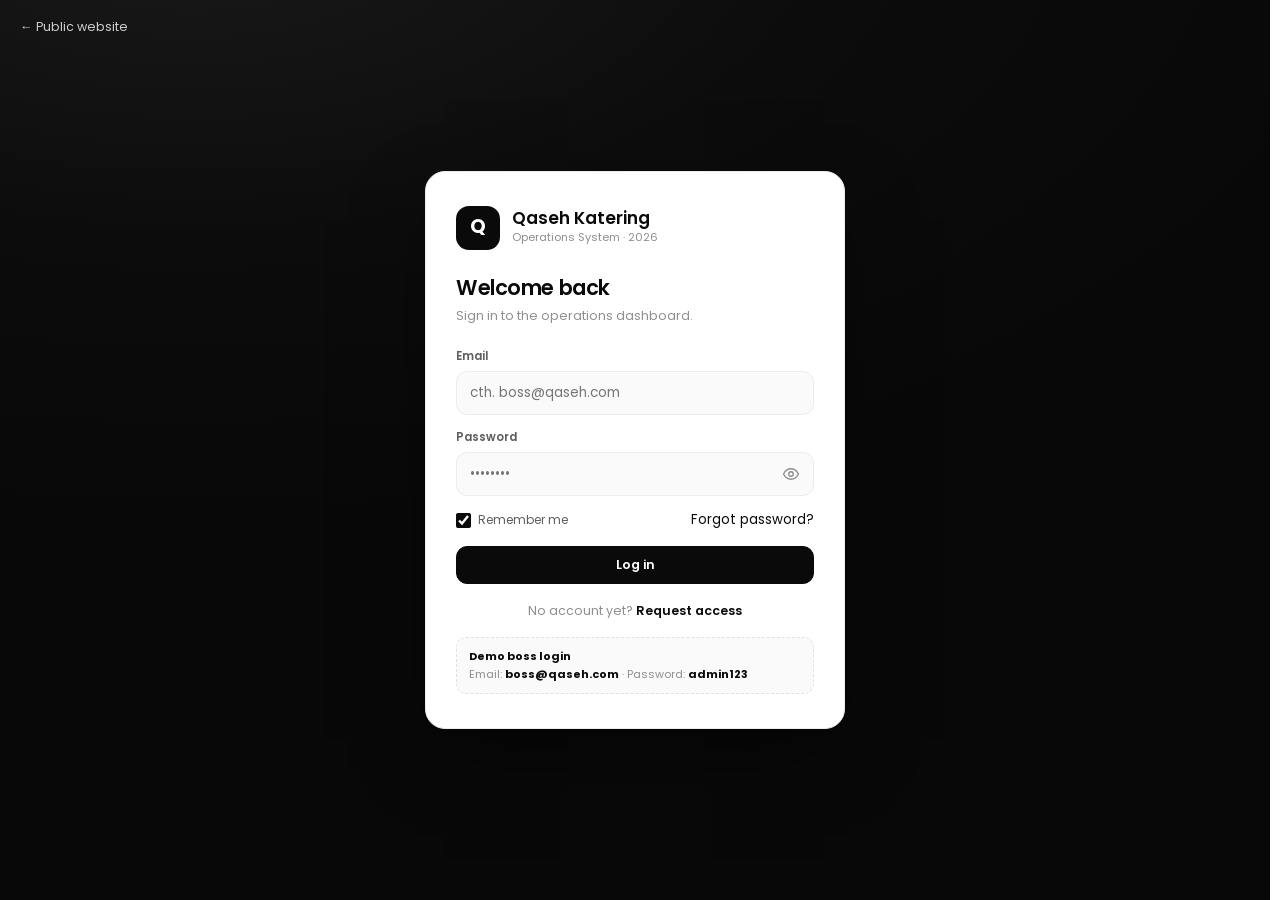
==== commit 5f42675d: "Add simulated auth (login/register + boss approval), sales advisor, add-on quantities, self-pickup o" ====
--- a/calendar.html
+++ b/calendar.html
@@ -48,10 +48,6 @@
         </div>
 
         <div style="display:flex;flex-direction:column;gap:16px">
-          <div class="card sched">
-            <div class="sched-h"><div class="t" data-en="Today's schedule" data-bm="Jadual hari ini">Today's schedule</div><div class="cnt" data-en="Mon · 3 Aug" data-bm="Isn · 3 Ogos">Mon · 3 Aug</div></div>
-            <div class="timeline" id="timeline"></div>
-          </div>
           <div class="card pad">
             <div class="card-title" data-en="Upcoming events" data-bm="Majlis akan datang">Upcoming events</div>
             <div class="card-sub" data-en="Next confirmed bookings" data-bm="Tempahan disahkan seterusnya">Next confirmed bookings</div>
@@ -66,6 +62,7 @@
 <div class="tt" id="tooltip"></div>
 <script src="assets/js/data.js"></script>
 <script src="assets/js/charts.js"></script>
+<script src="assets/js/auth.js"></script>
 <script src="assets/js/app.js"></script>
 <script src="assets/js/calendar.js"></script>
 </body>
--- a/assets/css/app.css
+++ b/assets/css/app.css
@@ -489,6 +489,25 @@
 .pay-row{display:flex;justify-content:space-between;font-size:12.5px;padding:6px 0}
 .pay-row.total{border-top:1px dashed var(--line-2);margin-top:6px;padding-top:10px;font-weight:700;font-size:14px}
 .pay-row .muted{color:var(--mist)}
+
+/* ---- sidebar auth actions ---- */
+.side-auth{display:flex;gap:8px;margin-top:10px}
+.side-auth .btn{flex:1;justify-content:center;position:relative}
+.side-auth .btn .badge{background:var(--red);color:#fff;border-radius:9px;padding:0 6px;font-size:10px;line-height:16px;margin-left:5px}
+
+/* ---- access requests modal ---- */
+.acc-list{display:flex;flex-direction:column;gap:10px}
+.acc-row{border:1px solid var(--line);border-radius:12px;padding:12px;display:flex;flex-direction:column;gap:10px}
+.acc-top{display:flex;align-items:center;gap:10px}
+.acc-id{flex:1;min-width:0}
+.acc-id b{font-size:13px;display:block;white-space:nowrap;overflow:hidden;text-overflow:ellipsis}
+.acc-id small{font-size:11px;color:var(--mist);display:block;white-space:nowrap;overflow:hidden;text-overflow:ellipsis}
+.acc-top .badge-s{flex:none}
+.acc-ctrl{display:flex;align-items:center;gap:8px;flex-wrap:wrap;padding-left:46px}
+.acc-ctrl .acc-role{flex:1;min-width:140px}
+.acc-role{padding:7px 9px;border:1px solid var(--line);border-radius:9px;font-family:inherit;font-size:12px;background:var(--bg-soft);color:var(--ink)}
+.acc-btns{display:flex;gap:6px;flex:none}
+@media(max-width:560px){.acc-ctrl{padding-left:0}}
 
 /* ============ MODAL ============ */
 .modal-wrap{position:fixed;inset:0;display:grid;place-items:center;z-index:110;padding:24px;opacity:0;transition:opacity .24s var(--ease);pointer-events:none}
@@ -617,8 +636,8 @@
 @media(max-width:980px){
   .app{grid-template-columns:1fr}
   /* off-canvas sidebar */
-  .sidebar{display:flex;position:fixed;top:0;left:0;height:100vh;width:min(80vw,272px);padding:22px 16px;
-    transform:translateX(-100%);transition:transform .3s var(--ease);z-index:120;box-shadow:var(--shadow-xl)}
+  .sidebar{display:flex;flex-direction:column;position:fixed;top:0;left:0;height:100vh;width:min(80vw,272px);padding:22px 16px;
+    transform:translateX(-100%);transition:transform .3s var(--ease);z-index:120;box-shadow:var(--shadow-xl);overflow-y:auto;overscroll-behavior:contain}
   body.sidebar-open .sidebar{transform:none}
   .mid-grid{grid-template-columns:1fr}
   .duo-grid,.tri-grid{grid-template-columns:1fr}
@@ -632,14 +651,58 @@
   .page-head .ph-t{font-size:19px}
 }
 @media(max-width:560px){
-  .kpi-grid{grid-template-columns:1fr}
+  .kpi-grid{grid-template-columns:1fr 1fr;gap:12px}
+  .kpi{min-height:116px;padding:14px 13px 12px;gap:8px}
+  .kpi .ic{width:30px;height:30px}
+  .kpi .val{font-size:19px}
+  .kpi .lab{font-size:10.5px;margin-top:4px}
+  .kpi .spark{height:22px}
   .stat-strip{grid-template-columns:1fr 1fr}
   .charts{grid-template-columns:1fr}
   .span-7,.span-8,.span-5,.span-4,.span-6,.span-3,.span-12{grid-column:span 1}
-  .home-btn,#home-btn{display:none}
+  .content{padding:16px 13px 44px;gap:16px}
+  .chart-card{padding:16px}
+  .card.pad{padding:16px}
+  .inv-bar{gap:8px}
+  .field.search-field{min-width:0;max-width:none;width:100%}
+  /* topbar global search → clean icon button on phones */
+  .topbar .search{width:40px;height:40px;flex:none;padding:0;justify-content:center;border-radius:12px;cursor:pointer}
+  .topbar .search input{display:none}
+  /* fix off-center modal: vw width + wrapper padding overflowed the screen */
+  .modal-wrap{padding:12px}
+  .modal{width:100%!important;max-width:100%;max-height:94vh}
+  /* booking form: compact + stack long fields, keep short pairs side-by-side */
+  .modal-body{padding:16px}
+  .form-row{grid-template-columns:1fr;gap:11px;margin-bottom:11px}
+  .form-row.keep2{grid-template-columns:1fr 1fr;gap:10px}
+  .form-field label{margin-bottom:4px;font-size:10.5px}
+  .form-field input,.form-field select,.form-field textarea{padding:9px 11px;font-size:12px;border-radius:9px}
+  .form-field textarea{min-height:60px}
+  #nb-extras{max-height:150px!important}
+  .pay-box{padding:12px}
+  .pay-row{padding:5px 0}
+  /* receipt / invoice doc: fit the narrow screen cleanly */
+  .doc{padding:18px 15px}
+  .doc-top{gap:12px;margin-bottom:18px}
+  .doc-meta .big{font-size:17px}
+  .doc-total{justify-content:stretch;margin-top:10px}
+  .doc-total .box{width:100%}
+  .doc-note{margin-top:16px}
+}
+@media(max-width:380px){
+  .kpi-grid,.stat-strip{grid-template-columns:1fr}
 }
 @media print{
-  .sidebar,.topbar,.drawer-foot,.modal-foot,.scrim{display:none!important}
+  .sidebar,.topbar,.drawer-foot,.modal-foot,.scrim,.fab-ai{display:none!important}
+  /* isolate the invoice/receipt when printed via its Print button */
+  body.printing .app,body.printing .fab-ai,body.printing #scrim,body.printing #drawer-root,body.printing #cmdk-root,body.printing #tooltip{display:none!important}
+  body.printing #modal-root{position:static!important;display:block!important;padding:0!important;opacity:1!important;background:none!important}
+  body.printing .modal{width:auto!important;max-width:none!important;max-height:none!important;box-shadow:none!important;border:none!important;border-radius:0!important;overflow:visible!important;transform:none!important}
+  body.printing .modal-head,body.printing .modal-foot{display:none!important}
+  body.printing .modal-body{overflow:visible!important;padding:0!important}
+  body.printing .modal-body>.d-sec{display:none!important}
+  body.printing .doc{border:none!important;padding:0!important;box-shadow:none!important}
+  @page{margin:14mm}
 }
 @media(prefers-reduced-motion:reduce){
   *{animation-duration:.001ms!important;transition-duration:.001ms!important}
@@ -678,7 +741,7 @@
 
 
 /* ---- COMMAND PALETTE (Ctrl+K) ---- */
-.cmdk-wrap{position:fixed;inset:0;z-index:120;display:flex;justify-content:center;align-items:flex-start;padding-top:12vh;opacity:0;transition:opacity .18s var(--ease);pointer-events:none}
+.cmdk-wrap{position:fixed;inset:0;z-index:120;display:flex;justify-content:center;align-items:flex-start;padding:12vh 16px 16px;background:rgba(10,10,10,.42);backdrop-filter:blur(3px);opacity:0;transition:opacity .18s var(--ease);pointer-events:none}
 .cmdk-wrap.show{opacity:1;pointer-events:auto}
 .cmdk{width:min(600px,94vw);background:var(--panel);border:1px solid var(--line);border-radius:16px;box-shadow:var(--shadow-xl);overflow:hidden;transform:translateY(-10px) scale(.99);transition:transform .2s var(--ease)}
 .cmdk-wrap.show .cmdk{transform:none}
@@ -687,6 +750,9 @@
 .cmdk-in input{flex:1;border:none;outline:none;background:none;font-family:inherit;font-size:15px;color:var(--ink)}
 .cmdk-in input::placeholder{color:var(--faint)}
 .cmdk-in .esc{font-size:10px;color:var(--faint);border:1px solid var(--line-2);border-radius:6px;padding:2px 7px;font-weight:600}
+.cmdk-x{flex:none;width:30px;height:30px;border-radius:8px;border:1px solid var(--line);background:var(--panel);display:grid;place-items:center;cursor:pointer;color:var(--mist);transition:all .15s}
+.cmdk-x svg{width:16px;height:16px}
+.cmdk-x:hover{background:var(--bg-soft);color:var(--ink)}
 .cmdk-list{max-height:56vh;overflow-y:auto;padding:8px}
 .cmdk-cap{font-size:9.5px;font-weight:600;letter-spacing:.1em;text-transform:uppercase;color:var(--faint);padding:10px 10px 6px}
 .cmdk-item{display:flex;align-items:center;gap:12px;padding:10px 10px;border-radius:10px;cursor:pointer}
